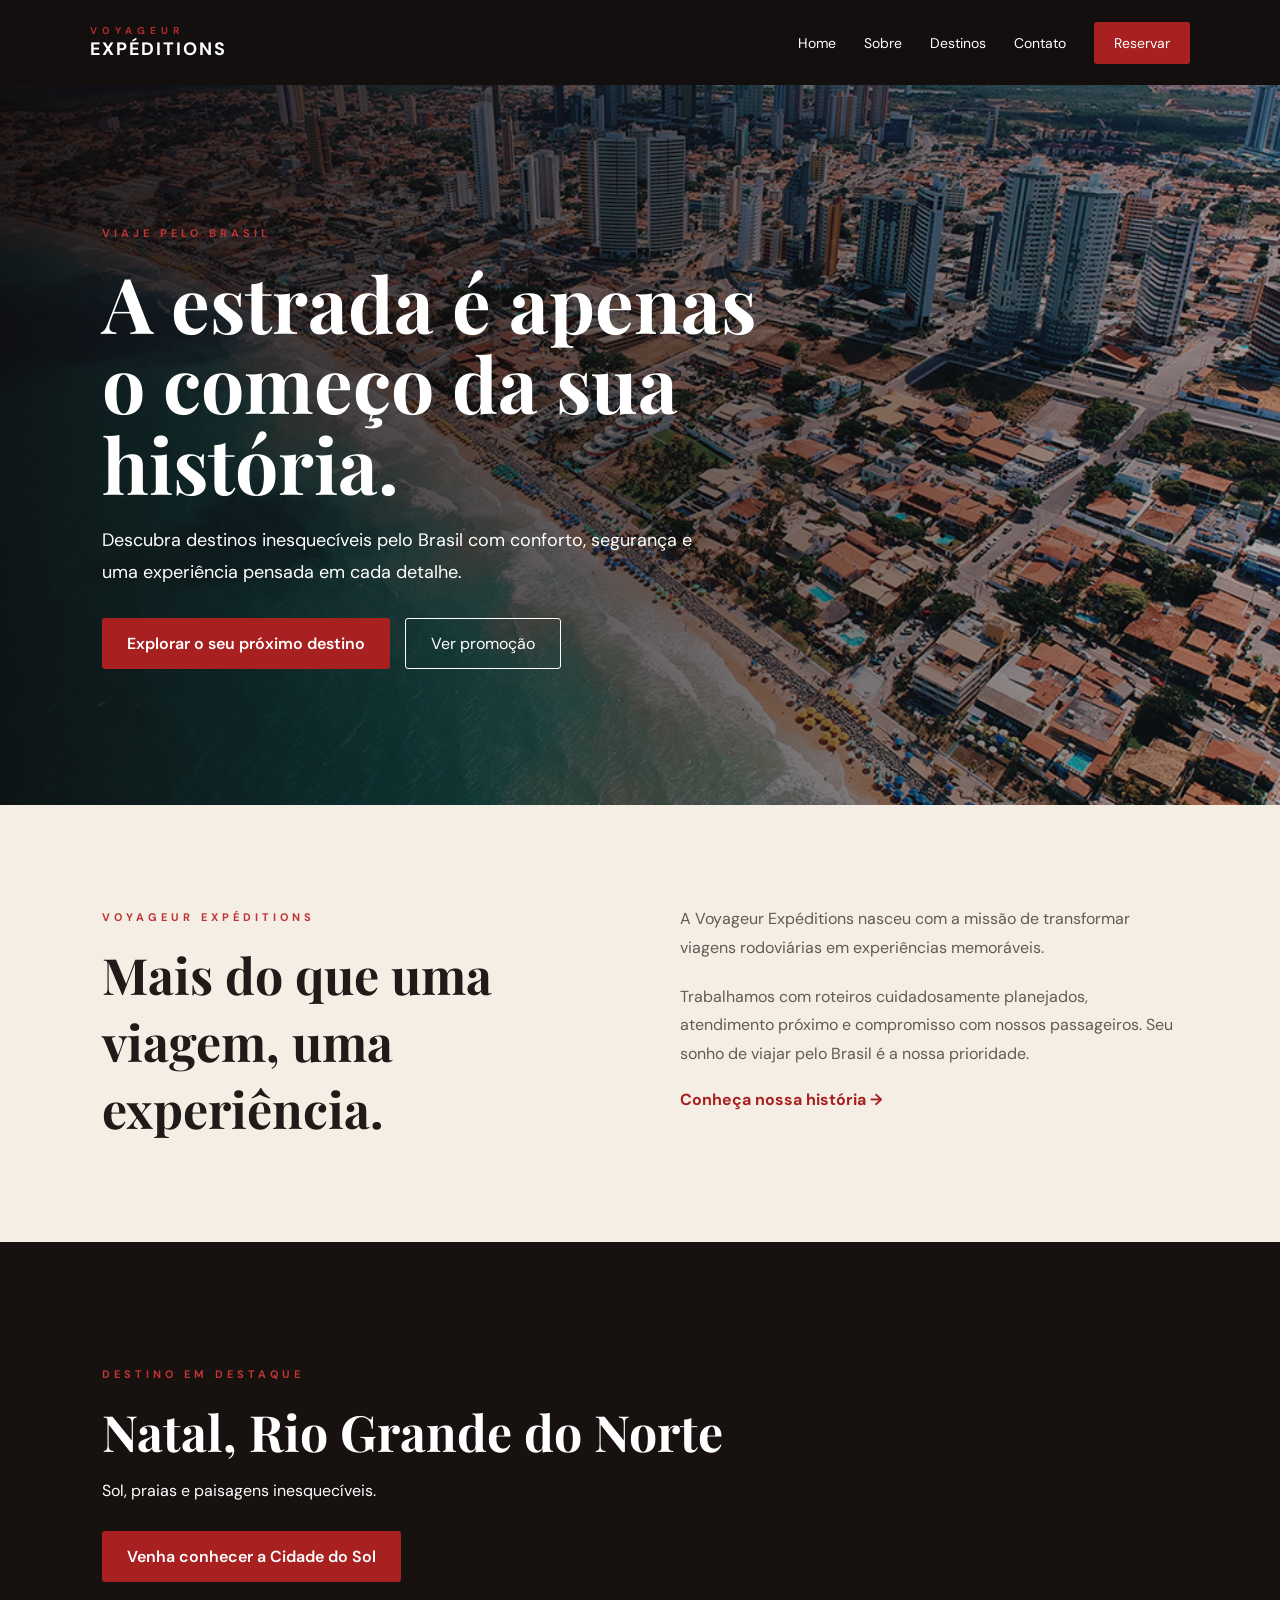
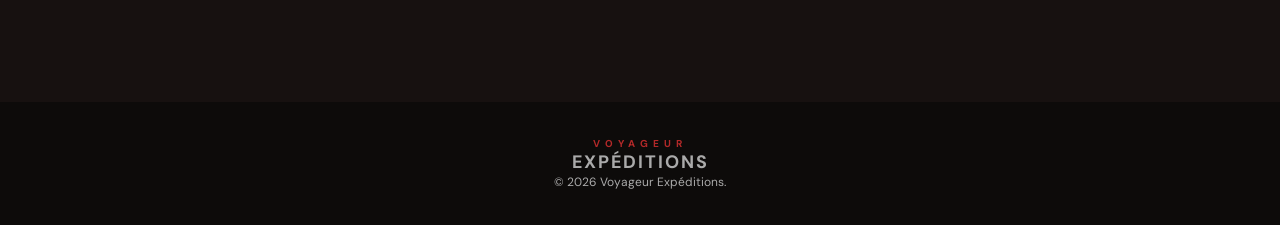
==== VOYAGEUR EXPÉDITIONS/index.html @ 131c1852 "Add files via upload" ====
<!DOCTYPE html>
<html lang="pt-BR">

<head>
    <meta charset="UTF-8">
    <meta name="viewport" content="width=device-width, initial-scale=1.0">

    <title>Voyageur Expéditions | Viagens pelo Brasil</title>

    <link rel="stylesheet" href="css/style.css">
</head>

<body>

<header>

    <div class="logo">
        <span>VOYAGEUR</span>
        EXPÉDITIONS
    </div>

    <nav>
        <a href="index.html">Home</a>
        <a href="sobre.html">Sobre</a>
        <a href="destinos.html">Destinos</a>
        <a href="contato.html">Contato</a>

        <a class="botao-nav" href="reserva.html">
            Reservar
        </a>
    </nav>

</header>


<section class="hero">

    <div class="hero-conteudo">

        <span class="mini-titulo">
            VIAJE PELO BRASIL
        </span>

        <h1>
            A estrada é apenas
            o começo da sua história.
        </h1>

        <p>
            Descubra destinos inesquecíveis pelo Brasil
            com conforto, segurança e uma experiência
            pensada em cada detalhe.
        </p>

        <div class="botoes">

            <a href="destinos.html" class="botao">
                Explorar o seu próximo destino
            </a>

            <a href="promo.html" class="botao-outline">
                Ver promoção
            </a>

        </div>

    </div>

</section>


<section class="sobre-home">

    <div>

        <span class="mini-titulo">
            VOYAGEUR EXPÉDITIONS
        </span>

        <h2>
            Mais do que uma viagem,
            uma experiência.
        </h2>

    </div>

    <div>

        <p>
            A Voyageur Expéditions nasceu com a missão de
            transformar viagens rodoviárias em experiências
            memoráveis.
        </p>

        <p>
            Trabalhamos com roteiros cuidadosamente planejados,
            atendimento próximo e compromisso com nossos passageiros. Seu sonho de viajar 
            pelo Brasil é a nossa prioridade.
        </p>

        <a href="sobre.html">
            Conheça nossa história →
        </a>

    </div>

</section>


<section class="destaque">

    <span class="mini-titulo">
        DESTINO EM DESTAQUE
    </span>

    <h2>
        Natal, Rio Grande do Norte
    </h2>

    <p>
        Sol, praias e paisagens inesquecíveis.
    </p>

    <a href="destinos natal.html" class="botao">
        Venha conhecer a Cidade do Sol
    </a>

</section>


<footer>

    <div class="logo">
        <span>VOYAGEUR</span>
        EXPÉDITIONS
    </div>

    <p>
        © 2026 Voyageur Expéditions.
    </p>

</footer>

</body>
</html>
---- VOYAGEUR EXPÉDITIONS/css/style.css ----
@import url('https://fonts.googleapis.com/css2?family=DM+Sans:wght@400;500;600;700&family=Playfair+Display:wght@500;600;700&display=swap');


* {
    margin: 0;
    padding: 0;
    box-sizing: border-box;
}


body {

    font-family: "DM Sans", sans-serif;

    background: #f4eee4;

    color: #201b19;

}


a {
    text-decoration: none;
    color: inherit;
}


/* =========================
   HEADER
========================= */

header {

    height: 85px;

    padding: 0 7%;

    display: flex;

    justify-content: space-between;

    align-items: center;

    background: #120f0e;

    color: white;

}


.logo {

    font-weight: 700;

    letter-spacing: 2px;

    font-size: 18px;

}


.logo span {

    display: block;

    font-size: 10px;

    letter-spacing: 5px;

    color: #b32929;

}


nav {

    display: flex;

    align-items: center;

    gap: 28px;

}


nav a {

    font-size: 14px;

    transition: .3s;

}


nav a:hover {

    color: #c93b3b;

}


.botao-nav {

    background: #a82020;

    padding: 12px 20px;

    border-radius: 3px;

}


/* =========================
   BOTÕES
========================= */

.botao {

    display: inline-block;

    background: #a82020;

    color: white;

    padding: 15px 25px;

    border-radius: 3px;

    font-weight: 600;

    border: none;

    cursor: pointer;

}


.botao:hover {

    background: #871919;

}


.botao-outline {

    display: inline-block;

    border: 1px solid white;

    color: white;

    padding: 14px 25px;

    border-radius: 3px;

}


/* =========================
   HERO
========================= */

.hero {

    min-height: 720px;

    display: flex;

    align-items: center;

    padding: 8%;

    color: white;

    background:

        linear-gradient(
            90deg,
            rgba(15, 8, 8, .90),
            rgba(15, 8, 8, .35)
        ),

        url("../img/natal.png");

    background-size: cover;
background-position: center;
background-repeat: no-repeat;

}


.hero-conteudo {

    max-width: 700px;

}


.mini-titulo {

    color: #bd3535;

    font-size: 11px;

    letter-spacing: 4px;

    font-weight: 700;

}


.hero h1 {

    font-family:
        "Playfair Display",
        serif;

    font-size: clamp(45px, 6vw, 78px);

    line-height: 1.05;

    margin: 20px 0;

}


.hero p {

    font-size: 18px;

    line-height: 1.8;

    max-width: 600px;

}


.botoes {

    display: flex;

    gap: 15px;

    margin-top: 30px;

}


.sobre-home {

    padding: 100px 8%;

    display: grid;

    grid-template-columns: 1fr 1fr;

    gap: 80px;

}


.sobre-home h2,
.destaque h2 {

    font-family:
        "Playfair Display",
        serif;

    font-size: 50px;

    margin-top: 15px;

}


.sobre-home p {

    color: #625b55;

    line-height: 1.8;

    margin-bottom: 20px;

}


.sobre-home a {

    color: #a82020;

    font-weight: 700;

}


.destaque {

    padding: 120px 8%;

    background: #171110;

    color: white;

}


.destaque h2 {

    margin-bottom: 15px;

}


.destaque p {

    margin-bottom: 30px;

}


.pagina {

    min-height: calc(100vh - 150px);

}


.historia {

    max-width: 900px;

    margin: auto;

    padding: 100px 7% 60px;

}


.historia h1 {

    font-family:
        "Playfair Display",
        serif;

    font-size: 60px;

    line-height: 1.1;

    margin: 20px 0 40px;

}


.historia p {

    font-size: 18px;

    line-height: 1.9;

    color: #625b55;

    margin-bottom: 25px;

}


.confianca {

    padding: 70px 8%;

    background: #171110;

    color: white;

}


.confianca h2 {

    font-family:
        "Playfair Display",
        serif;

    font-size: 45px;

    margin: 15px 0 40px;

}


.cards {

    display: grid;

    grid-template-columns:
        repeat(3, 1fr);

    gap: 25px;

}


.cards article {

    padding: 30px;

    background: #241d1b;

    border: 1px solid #453936;

}


.cards h3 {

    margin-bottom: 15px;

}


.cards p {

    color: #c9c0b8;

    line-height: 1.7;

}


/* =========================
   DIREITOS
========================= */

.direitos {

    padding: 90px 8%;

    max-width: 1000px;

}


.direitos h2 {

    font-family:
        "Playfair Display",
        serif;

    font-size: 45px;

    margin-bottom: 20px;

}


.direitos p {

    color: #625b55;

    line-height: 1.8;

    margin-bottom: 15px;

}


.contato {

    padding: 100px 8%;

    display: grid;

    grid-template-columns: 1fr 1fr;

    gap: 100px;

}


.contato h1 {

    font-family:
        "Playfair Display",
        serif;

    font-size: 58px;

    line-height: 1.1;

    margin: 20px 0;

}


.contato-info > p {

    color: #625b55;

    line-height: 1.8;

    margin-bottom: 40px;

}


.informacao {

    margin-bottom: 25px;

}


.informacao p {

    color: #625b55;

    margin-top: 6px;

}


form {

    background: white;

    padding: 40px;

    border: 1px solid #ded4c8;

}


label {

    display: block;

    font-weight: 600;

    margin-bottom: 20px;

}


input,
textarea,
select {

    display: block;

    width: 100%;

    margin-top: 8px;

    padding: 14px;

    border: 1px solid #d4c9bc;

    background: #faf8f5;

    font-family: inherit;

}


textarea {

    resize: vertical;

}


.titulo-pagina {

    padding: 100px 8% 50px;

}


.titulo-pagina h1 {

    font-family:
        "Playfair Display",
        serif;

    font-size: 60px;

    margin-top: 15px;

}


.destino-card {

    margin: 0 8% 100px;

    background: white;

    display: grid;

    grid-template-columns: 1fr 1fr;

}


.imagem-natal {

    min-height: 450px;

    background:

        url("../img/natal.jpg")

        center / cover;

}


.imagem-natal.grande {

    min-height: 500px;

    margin-bottom: 40px;

}


.destino-info {

    padding: 60px;

}


.destino-info h2 {

    font-family:
        "Playfair Display",
        serif;

    font-size: 55px;

    margin: 15px 0;

}


.destino-info p {

    color: #625b55;

    line-height: 1.7;

}


.detalhes {

    display: grid;

    grid-template-columns:
        repeat(3, 1fr);

    margin: 35px 0;

    gap: 15px;

}


.detalhes div {

    border-top: 1px solid #ddd;

    padding-top: 15px;

}


.detalhes strong {

    display: block;

    font-size: 18px;

}


.detalhes span {

    font-size: 12px;

    color: #777;

}



.detalhe-destino {

    max-width: 1000px;

    margin: auto;

    padding: 80px 7%;

}


.detalhe-destino h1 {

    font-family:
        "Playfair Display",
        serif;

    font-size: 65px;

    margin: 15px 0;

}


.detalhe-destino > p {

    color: #625b55;

    line-height: 1.8;

    font-size: 18px;

}


.informacoes-viagem {

    display: flex;

    gap: 50px;

    margin: 40px 0;

    padding: 30px 0;

    border-top: 1px solid #d8cec3;

    border-bottom: 1px solid #d8cec3;

}


.informacoes-viagem strong,
.informacoes-viagem span {

    display: block;

}


.informacoes-viagem span {

    color: #777;

    font-size: 13px;

}


.detalhe-destino h2 {

    font-family:
        "Playfair Display",
        serif;

    margin: 40px 0 20px;

}


.detalhe-destino li {

    margin-bottom: 12px;

    color: #625b55;

}


.formulario-reserva {

    max-width: 750px;

    margin: auto;

    padding: 90px 7%;

}


.formulario-reserva h1 {

    font-family:
        "Playfair Display",
        serif;

    font-size: 60px;

    margin: 15px 0;

}


.formulario-reserva > p {

    color: #625b55;

    margin-bottom: 35px;

}


.pagamentos {

    margin-bottom: 25px;

}


.pagamentos label {

    font-weight: 400;

}


.pagamentos input {

    display: inline-block;

    width: auto;

}


.aviso {

    padding: 20px;

    background: #f1e7db;

    margin-bottom: 25px;

}


.aviso p {

    margin-top: 8px;

    color: #665c54;

}


.dashboard {

    background: #11100f;

    color: white;

}


.dashboard-top {

    padding: 70px 8% 30px;

}


.dashboard-top h1 {

    font-family:
        "Playfair Display",
        serif;

    font-size: 55px;

    margin-top: 15px;

}


.estatisticas {

    display: grid;

    grid-template-columns:
        repeat(3, 1fr);

    gap: 20px;

    padding: 30px 8%;

}


.estatisticas div {

    padding: 30px;

    background: #211c1a;

    border: 1px solid #3a302c;

}


.estatisticas span {

    display: block;

    color: #bdb3ac;

}


.estatisticas strong {

    display: block;

    font-size: 42px;

    margin-top: 10px;

    color: #d24a4a;

}


.tabela {

    margin: 20px 8% 80px;

    background: #211c1a;

    padding: 30px;

    overflow-x: auto;

}


.tabela h2 {

    font-family:
        "Playfair Display",
        serif;

    margin-bottom: 25px;

}


table {

    width: 100%;

    border-collapse: collapse;

}


th,
td {

    padding: 15px;

    text-align: left;

    border-bottom: 1px solid #3a302c;

}


th {

    color: #d24a4a;

}


.promo {

    min-height: 650px;

    display: flex;

    align-items: center;

    padding: 8%;

    background:

        linear-gradient(
            90deg,
            rgba(20,8,8,.9),
            rgba(20,8,8,.25)
        ),

        url("../img/natal.jpg")

        center / cover;

    color: white;

}


.promo-conteudo {

    max-width: 650px;

}


.promo h1 {

    font-family:
        "Playfair Display",
        serif;

    font-size: 75px;

    margin: 20px 0;

}


.promo p {

    font-size: 18px;

    line-height: 1.7;

}


.preco {

    margin: 30px 0;

}


.preco small {

    display: block;

}


.preco strong {

    display: block;

    font-size: 42px;

    color: #e1a27b;

}



.beneficios {

    display: grid;

    grid-template-columns:
        repeat(3, 1fr);

    background: #171110;

    color: white;

}


.beneficios div {

    padding: 40px;

    border-right: 1px solid #382d2a;

}


.beneficios h3 {

    color: #d24a4a;

    margin-bottom: 10px;

}




footer {

    padding: 35px 8%;

    background: #0d0b0a;

    color: #aaa;

    text-align: center;

    font-size: 12px;

}



@media(max-width: 800px) {

    header {

        height: auto;

        padding: 20px;

        flex-direction: column;

        gap: 20px;

    }


    nav {

        flex-wrap: wrap;

        justify-content: center;

        gap: 15px;

    }


    .sobre-home,
    .contato,
    .destino-card {

        grid-template-columns: 1fr;

    }


    .cards,
    .estatisticas,
    .beneficios {

        grid-template-columns: 1fr;

    }


    .hero h1,
    .promo h1,
    .historia h1,
    .contato h1,
    .titulo-pagina h1,
    .formulario-reserva h1 {

        font-size: 45px;

    }


    .destino-info {

        padding: 35px;

    }


    .botoes {

        flex-direction: column;

        align-items: flex-start;

    }

}
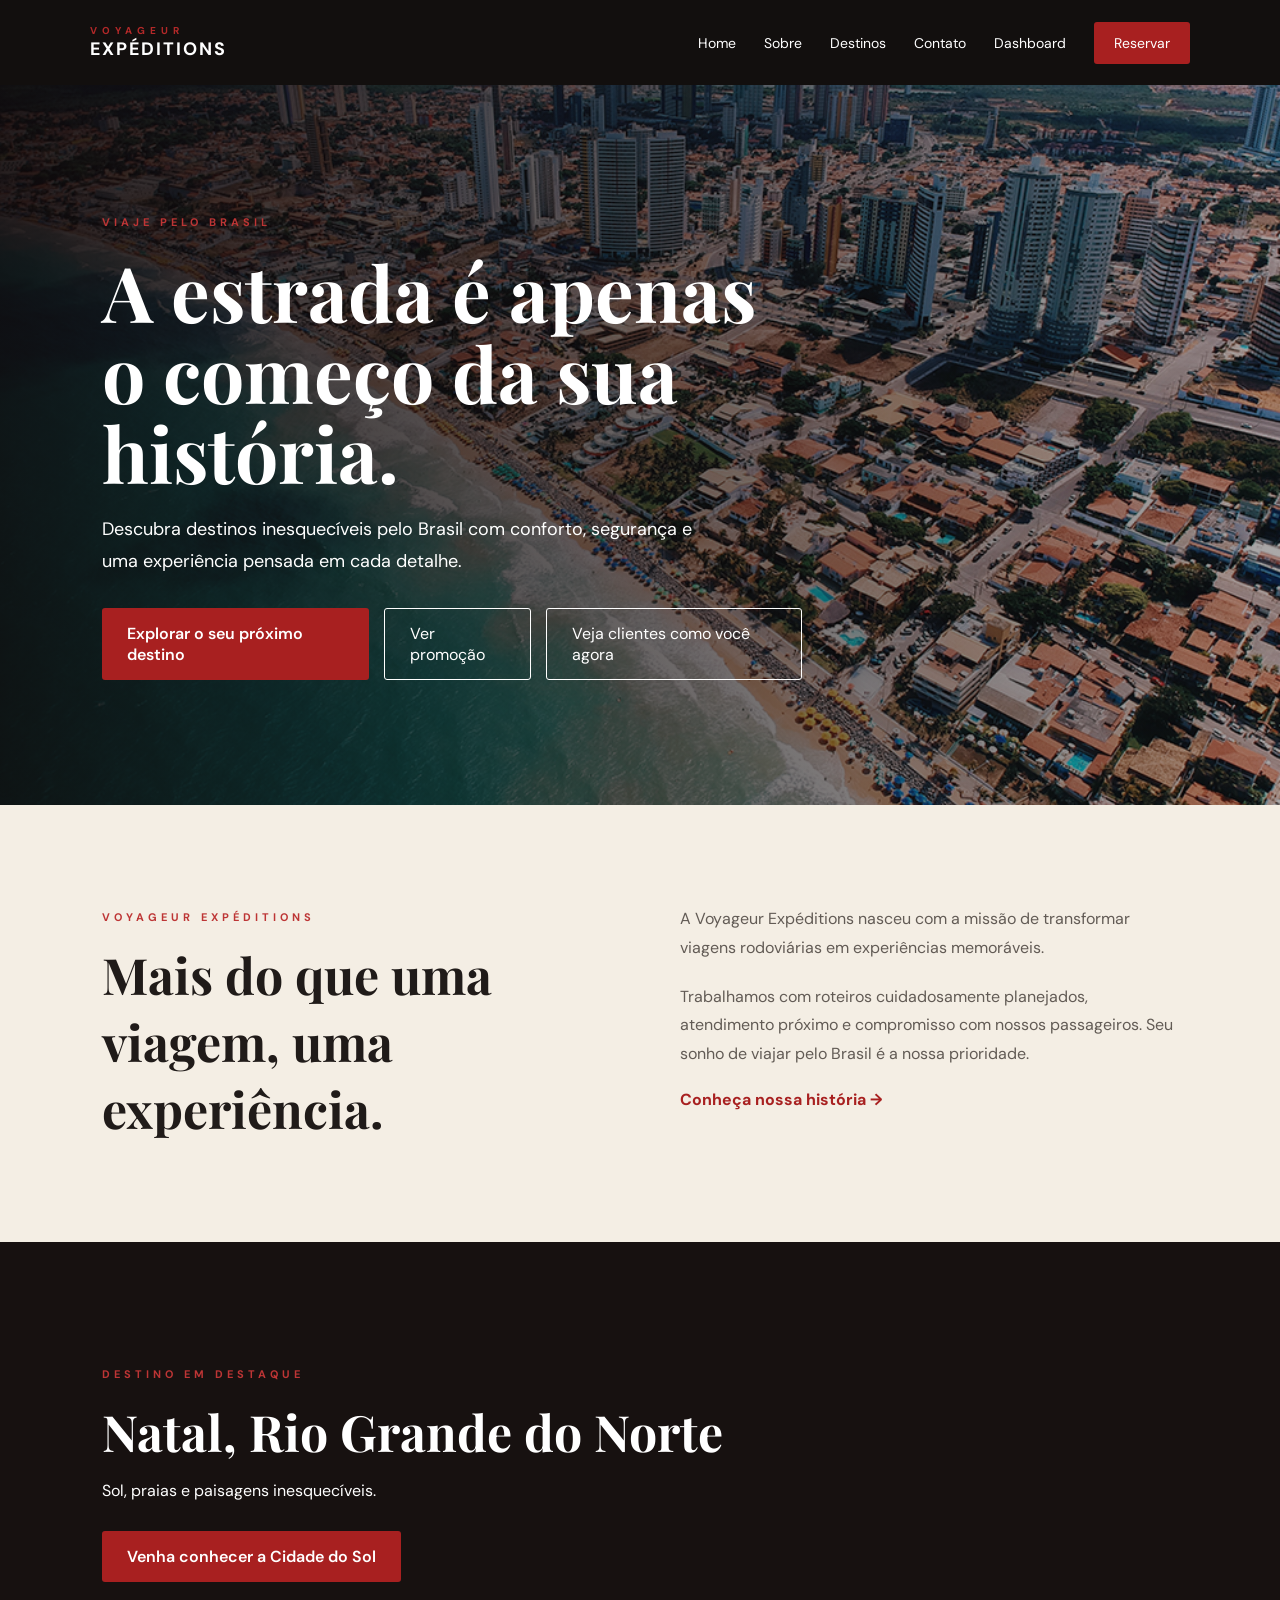
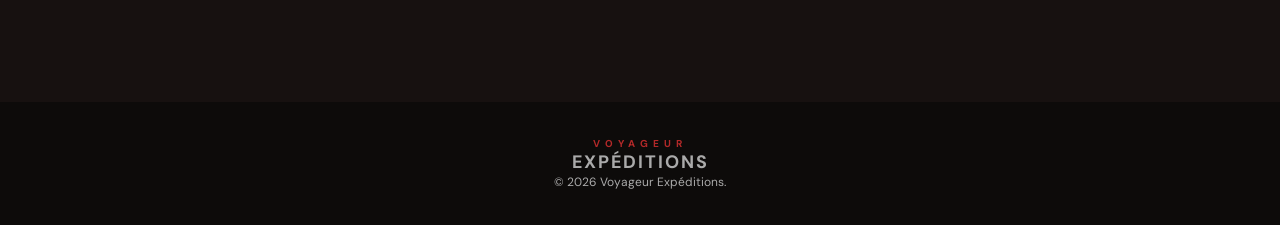
==== commit 35380f65: "Update index.html with new dashboard link and destination Added a dashboard link in the navigation m" ====
--- a/VOYAGEUR EXPÉDITIONS/index.html
+++ b/VOYAGEUR EXPÉDITIONS/index.html
@@ -24,6 +24,7 @@
         <a href="sobre.html">Sobre</a>
         <a href="destinos.html">Destinos</a>
         <a href="contato.html">Contato</a>
+        <a href="dashboard.html">Dashboard</a>
 
         <a class="botao-nav" href="reserva.html">
             Reservar
@@ -62,6 +63,9 @@
                 Ver promoção
             </a>
 
+            <a href="dashboard.html" class="botao-outline">
+                Veja clientes como você agora
+            </a>
         </div>
 
     </div>
@@ -121,7 +125,7 @@
         Sol, praias e paisagens inesquecíveis.
     </p>
 
-    <a href="destinos natal.html" class="botao">
+    <a href="destinos-natal.html" class="botao">
         Venha conhecer a Cidade do Sol
     </a>
 
@@ -142,4 +146,4 @@
 </footer>
 
 </body>
-</html>+</html>
